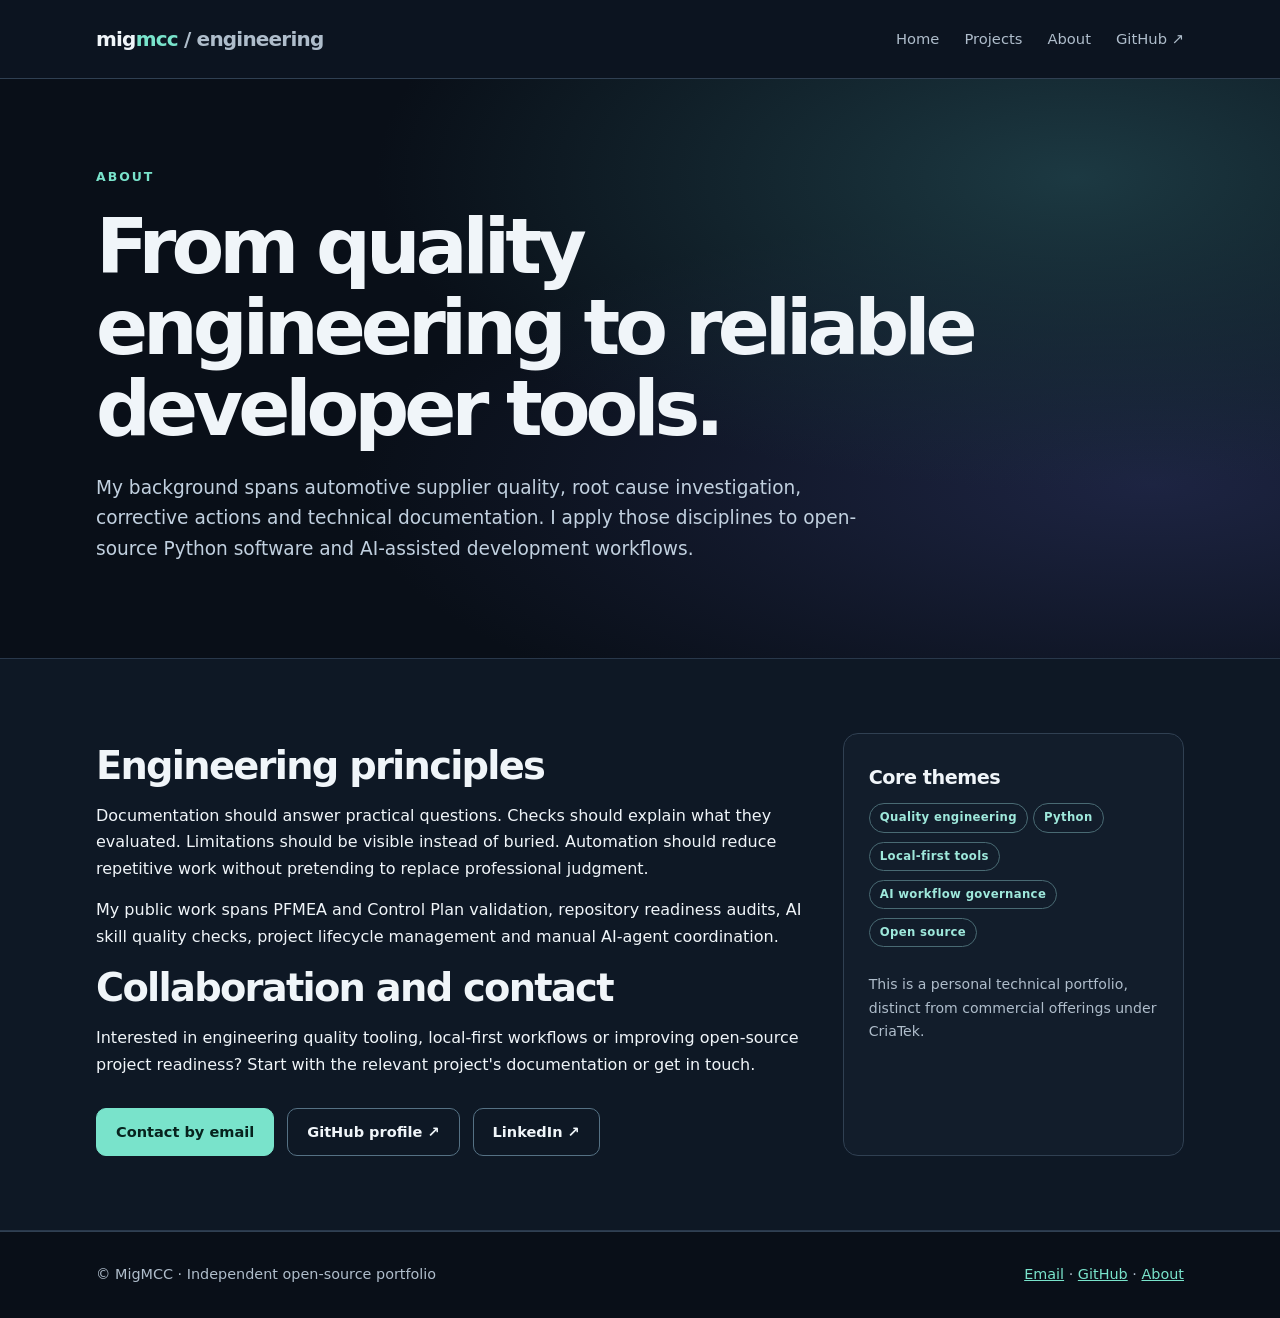
==== about/index.html @ 5b00916f "feat: publish MigMCC engineering portfolio" ====
<!doctype html><html lang="en"><head><meta charset="utf-8"><meta name="viewport" content="width=device-width,initial-scale=1"><meta name="theme-color" content="#090f18"><meta name="description" content="Background and engineering principles behind MigMCC's open-source tooling."><meta name="robots" content="index,follow"><meta property="og:title" content="About"><meta property="og:description" content="Background and engineering principles behind MigMCC's open-source tooling."><meta property="og:type" content="website"><title>About | MigMCC</title><link rel="stylesheet" href="../assets/site.css"><link rel="canonical" href="https://migmcc.github.io/about/"><meta property="og:url" content="https://migmcc.github.io/about/"><meta property="og:site_name" content="MigMCC Engineering"></head><body><a class="skip" href="#main">Skip to content</a><header class="nav"><nav class="wrap nav-inner" aria-label="Main navigation"><a class="brand" href="../index.html">mig<i>mcc</i><span class="muted"> / engineering</span></a><div class="menu"><a href="../index.html">Home</a><a href="../projects/index.html">Projects</a><a href="../about/index.html">About</a><a href="https://github.com/migmcc" rel="noopener noreferrer">GitHub ↗</a></div></nav></header><main id="main"><section class="hero"><div class="wrap"><div class="eyebrow">About</div><h1>From quality engineering to reliable developer tools.</h1><p class="lead">My background spans automotive supplier quality, root cause investigation, corrective actions and technical documentation. I apply those disciplines to open-source Python software and AI-assisted development workflows.</p></div></section><section class="section alt"><div class="wrap wide"><div><h2>Engineering principles</h2><p>Documentation should answer practical questions. Checks should explain what they evaluated. Limitations should be visible instead of buried. Automation should reduce repetitive work without pretending to replace professional judgment.</p><p>My public work spans PFMEA and Control Plan validation, repository readiness audits, AI skill quality checks, project lifecycle management and manual AI-agent coordination.</p><h2>Collaboration and contact</h2><p>Interested in engineering quality tooling, local-first workflows or improving open-source project readiness? Start with the relevant project's documentation or get in touch.</p><div class="actions"><a class="button primary" href="mailto:migmcc@gmail.com">Contact by email</a><a class="button" href="https://github.com/migmcc">GitHub profile ↗</a><a class="button" href="https://www.linkedin.com/in/miguelavs">LinkedIn ↗</a></div></div><aside class="panel"><h3>Core themes</h3><span class="tag">Quality engineering</span><span class="tag">Python</span><span class="tag">Local-first tools</span><span class="tag">AI workflow governance</span><span class="tag">Open source</span><p class="small muted" style="margin-top:17px">This is a personal technical portfolio, distinct from commercial offerings under CriaTek.</p></aside></div></section></main><footer class="footer"><div class="wrap flex"><span>© MigMCC · Independent open-source portfolio</span><span><a href="mailto:migmcc@gmail.com">Email</a> · <a href="https://github.com/migmcc">GitHub</a> · <a href="../about/index.html">About</a></span></div></footer></body></html>
---- assets/site.css ----
:root{color-scheme:dark;--bg:#090f18;--surface:#121d2b;--surface2:#192738;--border:#304052;--text:#f0f5f9;--muted:#afbdcb;--accent:#79e3cb;--accent2:#b6c7fe;--max:1140px;font-family:Inter,ui-sans-serif,system-ui,-apple-system,Segoe UI,Arial,sans-serif;line-height:1.65}*{box-sizing:border-box}html{scroll-behavior:smooth}body{background:var(--bg);color:var(--text);margin:0}a{color:inherit}a:focus-visible,button:focus-visible,input:focus-visible{outline:3px solid var(--accent);outline-offset:4px}.wrap{max-width:var(--max);padding:0 26px;margin:auto}.skip{position:absolute;top:-80px;left:10px;padding:10px;background:white;color:black;z-index:99}.skip:focus{top:10px}.nav{border-bottom:1px solid var(--border);background:#0c1420}.nav-inner{min-height:78px;display:flex;align-items:center;justify-content:space-between;gap:20px}.brand{font-weight:850;text-decoration:none;letter-spacing:-.04em;font-size:1.25rem}.brand i{font-style:normal;color:var(--accent)}.menu{display:flex;gap:25px;flex-wrap:wrap}.menu a{font-size:.92rem;text-decoration:none;color:var(--muted)}.menu a[aria-current=page],.menu a:hover{color:var(--accent)}.hero{padding:88px 0 78px;position:relative;overflow:hidden;background:radial-gradient(ellipse at 84% 17%,#1c3942 0,transparent 46%),radial-gradient(ellipse at 90% 70%,#1d2442 0,transparent 49%)}.eyebrow{text-transform:uppercase;color:var(--accent);font-size:.78rem;font-weight:800;letter-spacing:.16em}.hero h1{font-size:clamp(2.65rem,6vw,5.4rem);letter-spacing:-.065em;line-height:1.06;max-width:950px;margin:18px 0 23px}.hero .lead{max-width:770px}.lead{font-size:1.16rem;color:#c1d0df}.muted{color:var(--muted)}.actions{display:flex;gap:13px;flex-wrap:wrap;margin-top:30px}.button{display:inline-flex;text-decoration:none;align-items:center;justify-content:center;border:1px solid #557184;border-radius:10px;padding:11px 19px;font-weight:750;font-size:.91rem;min-height:46px}.button.primary{background:var(--accent);border-color:var(--accent);color:#07231e}.button:hover{filter:brightness(1.11)}.section{padding:74px 0}.section.alt{background:#0e1825;border-block:1px solid #29384b}.section-head{display:flex;justify-content:space-between;align-items:flex-end;flex-wrap:wrap;gap:15px;margin-bottom:28px}h2{font-size:clamp(1.7rem,3vw,2.55rem);letter-spacing:-.045em;line-height:1.18;margin:10px 0 15px}h3{margin:3px 0 10px;font-size:1.2rem;letter-spacing:-.025em}p{margin:0 0 15px}.grid{display:grid;grid-template-columns:repeat(3,minmax(0,1fr));gap:17px}.card{background:var(--surface);border:1px solid var(--border);border-radius:16px;padding:24px;min-height:230px;display:flex;flex-direction:column}.card:hover{border-color:#668a94}.card p{flex:1;color:var(--muted)}.card .link{margin-top:16px}.link{color:var(--accent);font-weight:750;text-decoration:none}.link:hover{text-decoration:underline}.tag{display:inline-block;border:1px solid #496a73;color:#9ee8db;padding:4px 10px;border-radius:30px;font-size:.73rem;font-weight:650;letter-spacing:.03em;margin:0 5px 9px 0}.wide{display:grid;grid-template-columns:1.35fr .65fr;gap:38px}.panel{background:var(--surface);border:1px solid var(--border);border-radius:15px;padding:25px}.panel ul{padding-left:20px}.panel li{margin-bottom:6px}.steps{display:grid;grid-template-columns:repeat(3,1fr);gap:18px}.step{border-left:3px solid var(--accent);padding-left:20px;color:var(--muted)}.step strong{color:var(--text);display:block;font-size:1.04rem;margin-bottom:5px}.footer{padding:31px 0;border-top:1px solid var(--border);font-size:.9rem;color:var(--muted)}.footer .flex{display:flex;justify-content:space-between;gap:20px;flex-wrap:wrap}.footer a{color:var(--accent)}.breadcrumb{font-size:.9rem;color:var(--muted);margin-bottom:20px}.breadcrumb a{color:var(--accent)}.code{background:#070d15;border:1px solid var(--border);border-radius:13px;padding:22px;color:#b5f2e0;overflow:auto;white-space:pre;font:15px/1.65 ui-monospace,SFMono-Regular,Consolas,monospace}.small{font-size:.88rem}.notice{background:#242333;border-left:3px solid #d9b98c;padding:17px 20px;border-radius:0 9px 9px 0;color:#e7d8c0}.detail{max-width:850px}.filter{width:100%;font:inherit;color:var(--text);background:var(--surface);border:1px solid #53697e;border-radius:11px;padding:13px 16px;margin:5px 0 24px}.counter{color:var(--muted);font-size:.87rem;margin-bottom:12px}.cards2{grid-template-columns:repeat(2,minmax(0,1fr))}.visual{border:1px solid #42636b;border-radius:18px;background:linear-gradient(130deg,#122b37,#19283e);padding:24px;margin-top:28px;overflow:hidden}.visual .pipe{display:flex;justify-content:space-between;gap:12px;align-items:center;flex-wrap:wrap}.visual .node{background:#172738;border:1px solid #52808b;color:#defcf7;border-radius:9px;padding:16px 19px;flex:1;min-width:130px;text-align:center;font-weight:720;font-size:.85rem}.visual .arrow{color:var(--accent);font-size:1.6rem}.visual figcaption{font-size:.8rem;color:var(--muted);margin-top:12px}::selection{background:#2c736c;color:white}@media(max-width:850px){.grid{grid-template-columns:repeat(2,minmax(0,1fr))}.wide{grid-template-columns:1fr}.hero{padding:62px 0}.steps{grid-template-columns:1fr}}@media(max-width:580px){.grid,.cards2{grid-template-columns:1fr}.nav-inner{padding:16px 0;align-items:flex-start;flex-direction:column;gap:11px}.menu{gap:18px}.wrap{padding:0 20px}.section{padding:52px 0}.card{min-height:auto}.visual .pipe{flex-direction:column}.visual .node{width:100%}.hero h1{font-size:2.7rem}}@media(prefers-reduced-motion:reduce){html{scroll-behavior:auto}}[hidden]{display:none!important}
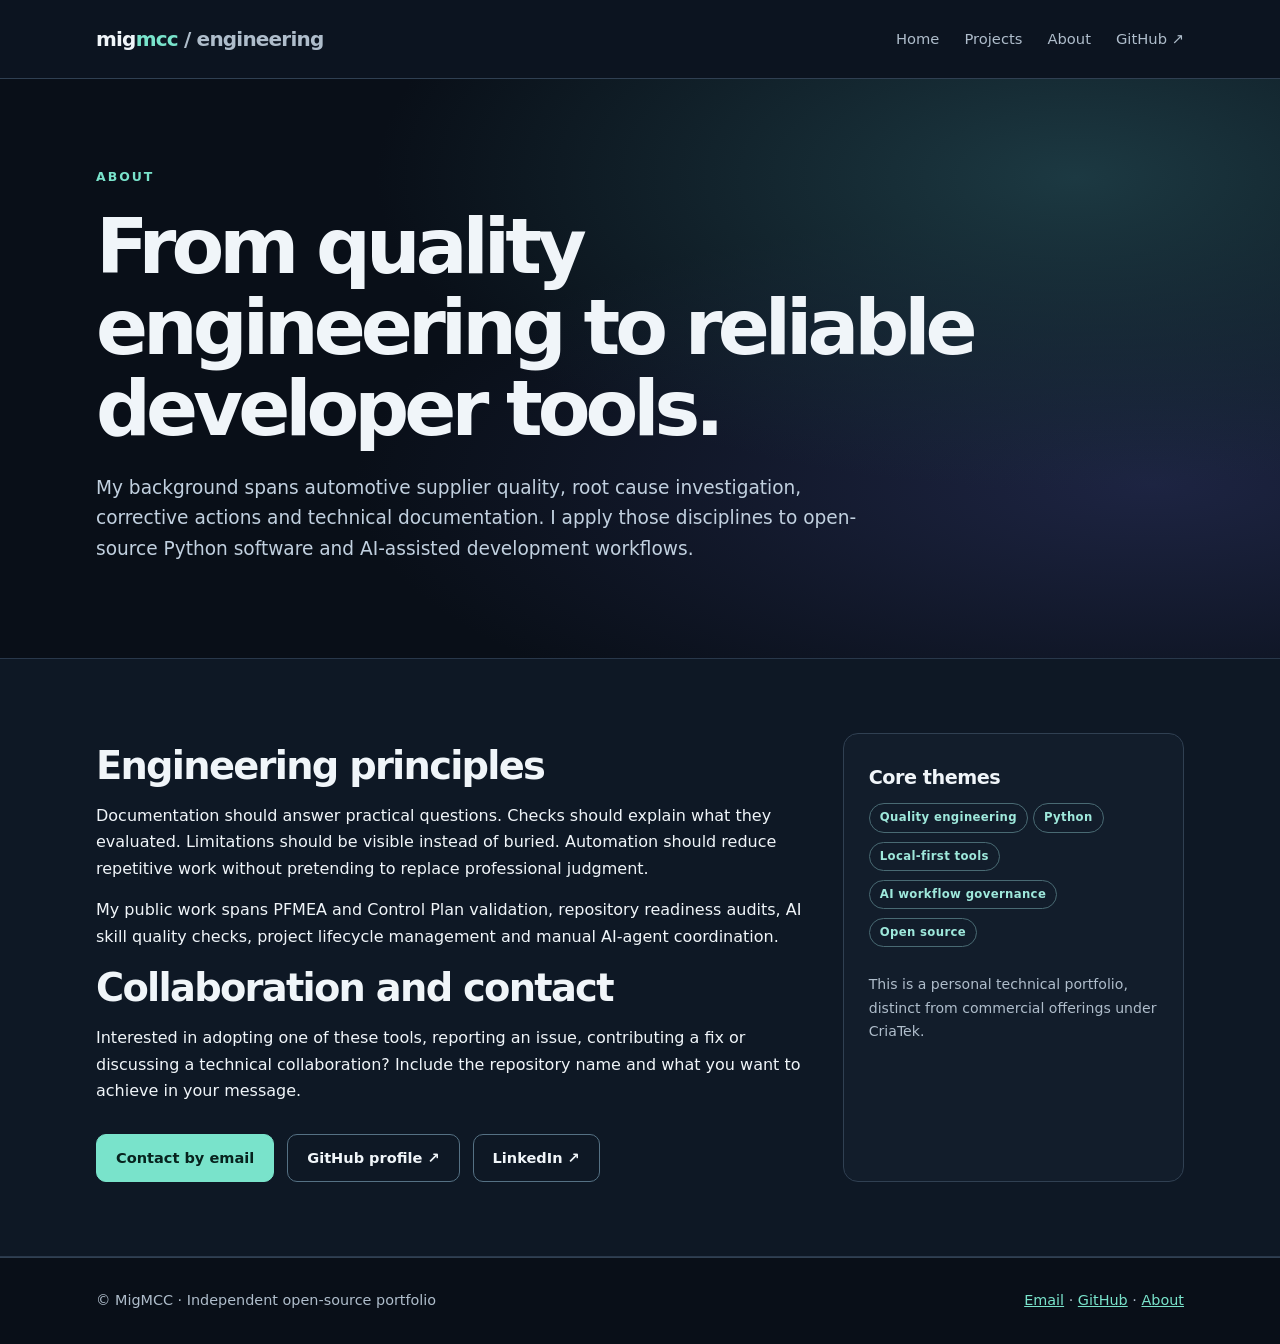
==== commit a74052ea: "site: make positioning, collaboration and quick starts more actionable" ====
--- a/about/index.html
+++ b/about/index.html
@@ -1 +1 @@
-<!doctype html><html lang="en"><head><meta charset="utf-8"><meta name="viewport" content="width=device-width,initial-scale=1"><meta name="theme-color" content="#090f18"><meta name="description" content="Background and engineering principles behind MigMCC's open-source tooling."><meta name="robots" content="index,follow"><meta property="og:title" content="About"><meta property="og:description" content="Background and engineering principles behind MigMCC's open-source tooling."><meta property="og:type" content="website"><title>About | MigMCC</title><link rel="stylesheet" href="../assets/site.css"><link rel="canonical" href="https://migmcc.github.io/about/"><meta property="og:url" content="https://migmcc.github.io/about/"><meta property="og:site_name" content="MigMCC Engineering"></head><body><a class="skip" href="#main">Skip to content</a><header class="nav"><nav class="wrap nav-inner" aria-label="Main navigation"><a class="brand" href="../index.html">mig<i>mcc</i><span class="muted"> / engineering</span></a><div class="menu"><a href="../index.html">Home</a><a href="../projects/index.html">Projects</a><a href="../about/index.html">About</a><a href="https://github.com/migmcc" rel="noopener noreferrer">GitHub ↗</a></div></nav></header><main id="main"><section class="hero"><div class="wrap"><div class="eyebrow">About</div><h1>From quality engineering to reliable developer tools.</h1><p class="lead">My background spans automotive supplier quality, root cause investigation, corrective actions and technical documentation. I apply those disciplines to open-source Python software and AI-assisted development workflows.</p></div></section><section class="section alt"><div class="wrap wide"><div><h2>Engineering principles</h2><p>Documentation should answer practical questions. Checks should explain what they evaluated. Limitations should be visible instead of buried. Automation should reduce repetitive work without pretending to replace professional judgment.</p><p>My public work spans PFMEA and Control Plan validation, repository readiness audits, AI skill quality checks, project lifecycle management and manual AI-agent coordination.</p><h2>Collaboration and contact</h2><p>Interested in engineering quality tooling, local-first workflows or improving open-source project readiness? Start with the relevant project's documentation or get in touch.</p><div class="actions"><a class="button primary" href="mailto:migmcc@gmail.com">Contact by email</a><a class="button" href="https://github.com/migmcc">GitHub profile ↗</a><a class="button" href="https://www.linkedin.com/in/miguelavs">LinkedIn ↗</a></div></div><aside class="panel"><h3>Core themes</h3><span class="tag">Quality engineering</span><span class="tag">Python</span><span class="tag">Local-first tools</span><span class="tag">AI workflow governance</span><span class="tag">Open source</span><p class="small muted" style="margin-top:17px">This is a personal technical portfolio, distinct from commercial offerings under CriaTek.</p></aside></div></section></main><footer class="footer"><div class="wrap flex"><span>© MigMCC · Independent open-source portfolio</span><span><a href="mailto:migmcc@gmail.com">Email</a> · <a href="https://github.com/migmcc">GitHub</a> · <a href="../about/index.html">About</a></span></div></footer></body></html>+<!doctype html><html lang="en"><head><meta charset="utf-8"><meta name="viewport" content="width=device-width,initial-scale=1"><meta name="theme-color" content="#090f18"><meta name="description" content="Background and engineering principles behind MigMCC's open-source tooling."><meta name="robots" content="index,follow"><meta property="og:title" content="About"><meta property="og:description" content="Background and engineering principles behind MigMCC's open-source tooling."><meta property="og:type" content="website"><title>About | MigMCC</title><link rel="stylesheet" href="../assets/site.css"><link rel="canonical" href="https://migmcc.github.io/about/"><meta property="og:url" content="https://migmcc.github.io/about/"><meta property="og:site_name" content="MigMCC Engineering"></head><body><a class="skip" href="#main">Skip to content</a><header class="nav"><nav class="wrap nav-inner" aria-label="Main navigation"><a class="brand" href="../index.html">mig<i>mcc</i><span class="muted"> / engineering</span></a><div class="menu"><a href="../index.html">Home</a><a href="../projects/index.html">Projects</a><a href="../about/index.html">About</a><a href="https://github.com/migmcc" rel="noopener noreferrer">GitHub ↗</a></div></nav></header><main id="main"><section class="hero"><div class="wrap"><div class="eyebrow">About</div><h1>From quality engineering to reliable developer tools.</h1><p class="lead">My background spans automotive supplier quality, root cause investigation, corrective actions and technical documentation. I apply those disciplines to open-source Python software and AI-assisted development workflows.</p></div></section><section class="section alt"><div class="wrap wide"><div><h2>Engineering principles</h2><p>Documentation should answer practical questions. Checks should explain what they evaluated. Limitations should be visible instead of buried. Automation should reduce repetitive work without pretending to replace professional judgment.</p><p>My public work spans PFMEA and Control Plan validation, repository readiness audits, AI skill quality checks, project lifecycle management and manual AI-agent coordination.</p><h2>Collaboration and contact</h2><p>Interested in adopting one of these tools, reporting an issue, contributing a fix or discussing a technical collaboration? Include the repository name and what you want to achieve in your message.</p><div class="actions"><a class="button primary" href="mailto:migmcc@gmail.com">Contact by email</a><a class="button" href="https://github.com/migmcc">GitHub profile ↗</a><a class="button" href="https://www.linkedin.com/in/miguelavs">LinkedIn ↗</a></div></div><aside class="panel"><h3>Core themes</h3><span class="tag">Quality engineering</span><span class="tag">Python</span><span class="tag">Local-first tools</span><span class="tag">AI workflow governance</span><span class="tag">Open source</span><p class="small muted" style="margin-top:17px">This is a personal technical portfolio, distinct from commercial offerings under CriaTek.</p></aside></div></section></main><footer class="footer"><div class="wrap flex"><span>© MigMCC · Independent open-source portfolio</span><span><a href="mailto:migmcc@gmail.com">Email</a> · <a href="https://github.com/migmcc">GitHub</a> · <a href="../about/index.html">About</a></span></div></footer></body></html>
